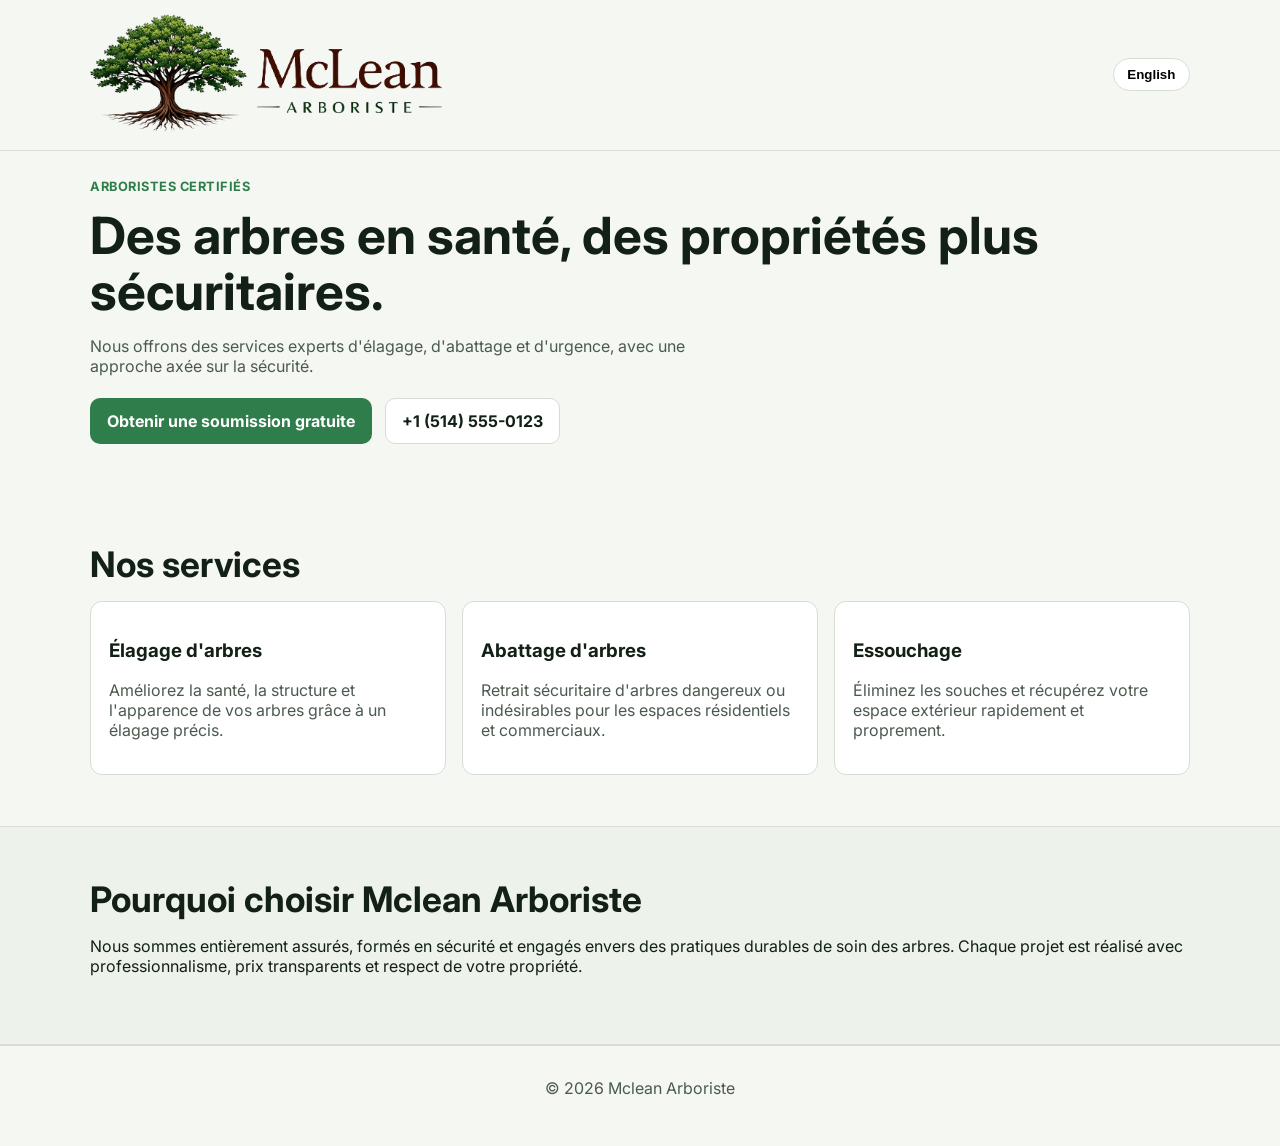
==== index.html @ 01c9b996 "Use full language names in toggle button Made-with: Cursor" ====
<!DOCTYPE html>
<html lang="fr">
  <head>
    <meta charset="UTF-8" />
    <meta name="viewport" content="width=device-width, initial-scale=1.0" />
    <title>Mclean Arboriste | Arborist Services</title>
    <meta
      name="description"
      content="Mclean Arboriste offers safe tree pruning, removal, and emergency arborist services in French and English."
    />
    <meta name="robots" content="index, follow" />
    <meta name="author" content="Mclean Arboriste" />
    <link rel="canonical" href="https://www.mclean-arbororiste.com/" />
    <link rel="alternate" href="https://www.mclean-arbororiste.com/" hreflang="fr" />
    <link rel="alternate" href="https://www.mclean-arbororiste.com/?lang=en" hreflang="en" />
    <link rel="alternate" href="https://www.mclean-arbororiste.com/" hreflang="x-default" />
    <meta property="og:type" content="website" />
    <meta property="og:title" content="Mclean Arboriste | Arborist Services" />
    <meta
      property="og:description"
      content="Certified arborists for pruning, tree removal, stump grinding, and emergency storm response."
    />
    <meta property="og:url" content="https://www.mclean-arbororiste.com/" />
    <meta property="og:site_name" content="Mclean Arboriste" />
    <meta property="og:locale" content="fr_CA" />
    <meta property="og:locale:alternate" content="en_CA" />
    <meta name="twitter:card" content="summary_large_image" />
    <meta name="twitter:title" content="Mclean Arboriste | Arborist Services" />
    <meta
      name="twitter:description"
      content="Professional bilingual tree care services for residential and commercial properties."
    />
    <link rel="preconnect" href="https://fonts.googleapis.com" />
    <link rel="preconnect" href="https://fonts.gstatic.com" crossorigin />
    <link
      href="https://fonts.googleapis.com/css2?family=Inter:wght@400;500;600;700;800&display=swap"
      rel="stylesheet"
    />
    <link rel="stylesheet" href="./styles.css" />
    <script type="application/ld+json">
      {
        "@context": "https://schema.org",
        "@type": "TreeService",
        "name": "Mclean Arboriste",
        "description": "Bilingual arborist services: pruning, tree removal, stump grinding, and emergency response.",
        "telephone": "+1-514-555-0123",
        "areaServed": {
          "@type": "AdministrativeArea",
          "name": "Greater Montreal"
        },
        "availableLanguage": ["fr", "en"],
        "url": "https://www.mclean-arbororiste.com/"
      }
    </script>
  </head>
  <body>
    <header class="topbar">
      <div class="container nav-wrap">
        <a class="brand" href="#home">
          <img class="brand-logo" src="./images/logo_small.png" alt="Mclean Arboriste logo" />
        </a>
        <button id="langToggle" class="lang-toggle" type="button" aria-label="Toggle language">
          English
        </button>
      </div>
    </header>

    <main id="home">
      <section class="hero">
        <div class="container hero-grid">
          <div>
            <p class="eyebrow" data-i18n="eyebrow">Certified arborists</p>
            <h1 data-i18n="heroTitle">Healthy trees, safer properties.</h1>
            <p class="hero-copy" data-i18n="heroText">
              We provide expert pruning, tree removal, and emergency services with a safety-first approach.
            </p>
            <div class="hero-actions">
              <a href="./contact.html" class="btn btn-primary" data-i18n="ctaQuote">Get a free quote</a>
              <a href="tel:+15145550123" class="btn btn-secondary">+1 (514) 555-0123</a>
            </div>
          </div>
        </div>
      </section>

      <section id="services" class="section">
        <div class="container">
          <h2 data-i18n="servicesTitle">Our Services</h2>
          <div class="cards">
            <article class="card">
              <h3 data-i18n="service1Title">Tree Pruning</h3>
              <p data-i18n="service1Text">
                Improve tree health, structure, and appearance with precision pruning.
              </p>
            </article>
            <article class="card">
              <h3 data-i18n="service2Title">Tree Removal</h3>
              <p data-i18n="service2Text">
                Safe removal of hazardous or unwanted trees in residential and commercial spaces.
              </p>
            </article>
            <article class="card">
              <h3 data-i18n="service3Title">Stump Grinding</h3>
              <p data-i18n="service3Text">
                Eliminate stumps and reclaim your outdoor space quickly and cleanly.
              </p>
            </article>
          </div>
        </div>
      </section>

      <section id="about" class="section alt">
        <div class="container">
          <h2 data-i18n="aboutTitle">Why Choose Canopée</h2>
          <p data-i18n="aboutText">
            We are fully insured, safety trained, and committed to sustainable tree care practices. Every project is handled with professionalism, transparent pricing, and respect for your property.
          </p>
        </div>
      </section>

    </main>

    <footer class="footer">
      <div class="container">
        <p>© <span id="year"></span> Mclean Arboriste</p>
      </div>
    </footer>

    <script src="./script.js"></script>
  </body>
</html>
---- styles.css ----
:root {
  --bg: #f5f7f2;
  --surface: #ffffff;
  --text: #122015;
  --muted: #4b5a4f;
  --primary: #2f7d4a;
  --primary-dark: #1f5d36;
  --line: #d6ddd2;
  --shadow: 0 10px 30px rgba(18, 32, 21, 0.08);
}

* {
  box-sizing: border-box;
}

html,
body {
  margin: 0;
  padding: 0;
  font-family: "Inter", sans-serif;
  color: var(--text);
  background: var(--bg);
}

.container {
  width: min(1100px, 92%);
  margin: 0 auto;
}

.topbar {
  position: sticky;
  top: 0;
  z-index: 20;
  background: rgba(245, 247, 242, 0.92);
  backdrop-filter: blur(8px);
  border-bottom: 1px solid var(--line);
}

.nav-wrap {
  display: flex;
  align-items: center;
  justify-content: space-between;
  gap: 1rem;
  padding: 0.9rem 0;
}

.brand {
  display: flex;
  align-items: center;
  gap: 0;
  text-decoration: none;
  color: var(--text);
  font-weight: 700;
}

.brand-mark {
  width: 2rem;
  height: 2rem;
  display: grid;
  place-items: center;
  border-radius: 999px;
  background: var(--primary);
  color: #fff;
}

.brand-logo {
  width: clamp(22rem, 0rem, 36rem);
  height: auto;
  max-height: 9rem;
  object-fit: contain;
  border-radius: 0;
  display: block;
  padding-left: 0;
  margin-left: 0;
}

.nav-links {
  display: flex;
  gap: 1.2rem;
}

.nav-links a {
  color: var(--muted);
  text-decoration: none;
  font-weight: 600;
}

.lang-toggle {
  border: 1px solid var(--line);
  background: var(--surface);
  padding: 0.5rem 0.85rem;
  border-radius: 999px;
  font-weight: 700;
  cursor: pointer;
}

.hero {
  padding: 1rem 0 3rem;
}

.hero-grid {
  display: grid;
  grid-template-columns: 1fr;
  gap: 2rem;
  align-items: center;
}

.eyebrow {
  color: var(--primary);
  font-weight: 700;
  text-transform: uppercase;
  letter-spacing: 0.04em;
  font-size: 0.8rem;
}

h1 {
  margin: 0.3rem 0 0.7rem;
  font-size: clamp(2rem, 4.5vw, 3.2rem);
  line-height: 1.1;
}

.hero-copy {
  color: var(--muted);
  max-width: 60ch;
}

.hero-actions {
  display: flex;
  gap: 0.8rem;
  margin-top: 1.4rem;
  flex-wrap: wrap;
}

.btn {
  display: inline-block;
  text-decoration: none;
  border-radius: 10px;
  font-weight: 700;
  padding: 0.75rem 1rem;
  border: 1px solid transparent;
}

.btn-primary {
  background: var(--primary);
  color: #fff;
}

.btn-primary:hover {
  background: var(--primary-dark);
}

.btn-secondary {
  background: var(--surface);
  color: var(--text);
  border-color: var(--line);
}

.hero-card {
  background: var(--surface);
  border: 1px solid var(--line);
  padding: 1.4rem;
  border-radius: 14px;
  box-shadow: var(--shadow);
}

.hero-card h3 {
  margin-top: 0;
}

.hero-card p {
  color: var(--muted);
}

.hero-card a {
  color: var(--primary-dark);
  font-weight: 700;
}

.section {
  padding: 3.2rem 0;
}

.section.alt {
  background: #edf2ea;
  border-top: 1px solid var(--line);
  border-bottom: 1px solid var(--line);
}

h2 {
  font-size: clamp(1.5rem, 2.8vw, 2.2rem);
  margin: 0 0 1rem;
}

.cards {
  display: grid;
  grid-template-columns: repeat(3, 1fr);
  gap: 1rem;
}

.card {
  background: var(--surface);
  border: 1px solid var(--line);
  border-radius: 12px;
  padding: 1.1rem;
}

.card p {
  color: var(--muted);
}

.contact-panel {
  background: var(--surface);
  border: 1px solid var(--line);
  border-radius: 14px;
  box-shadow: var(--shadow);
  padding: 1.2rem;
  display: grid;
  grid-template-columns: 1fr 1fr;
  gap: 1rem;
}

.contact-form {
  display: grid;
  gap: 0.7rem;
}

.contact-form input,
.contact-form textarea {
  width: 100%;
  border: 1px solid var(--line);
  border-radius: 10px;
  padding: 0.7rem 0.75rem;
  font: inherit;
}

.hp-field {
  position: absolute;
  left: -10000px;
}

.form-status {
  margin: 0.2rem 0 0;
  min-height: 1.3rem;
  color: var(--muted);
  font-size: 0.95rem;
}

.form-status.error {
  color: #a32525;
}

.form-status.success {
  color: var(--primary-dark);
}

.footer {
  border-top: 1px solid var(--line);
  padding: 1rem 0 2rem;
  color: var(--muted);
  text-align: center;
}

@media (max-width: 900px) {
  .hero-grid,
  .contact-panel {
    grid-template-columns: 1fr;
  }

  .brand-logo {
    width: clamp(18rem, 90vw, 28rem);
    max-height: 7.6rem;
  }

  .cards {
    grid-template-columns: 1fr;
  }

  .nav-links {
    display: none;
  }
}
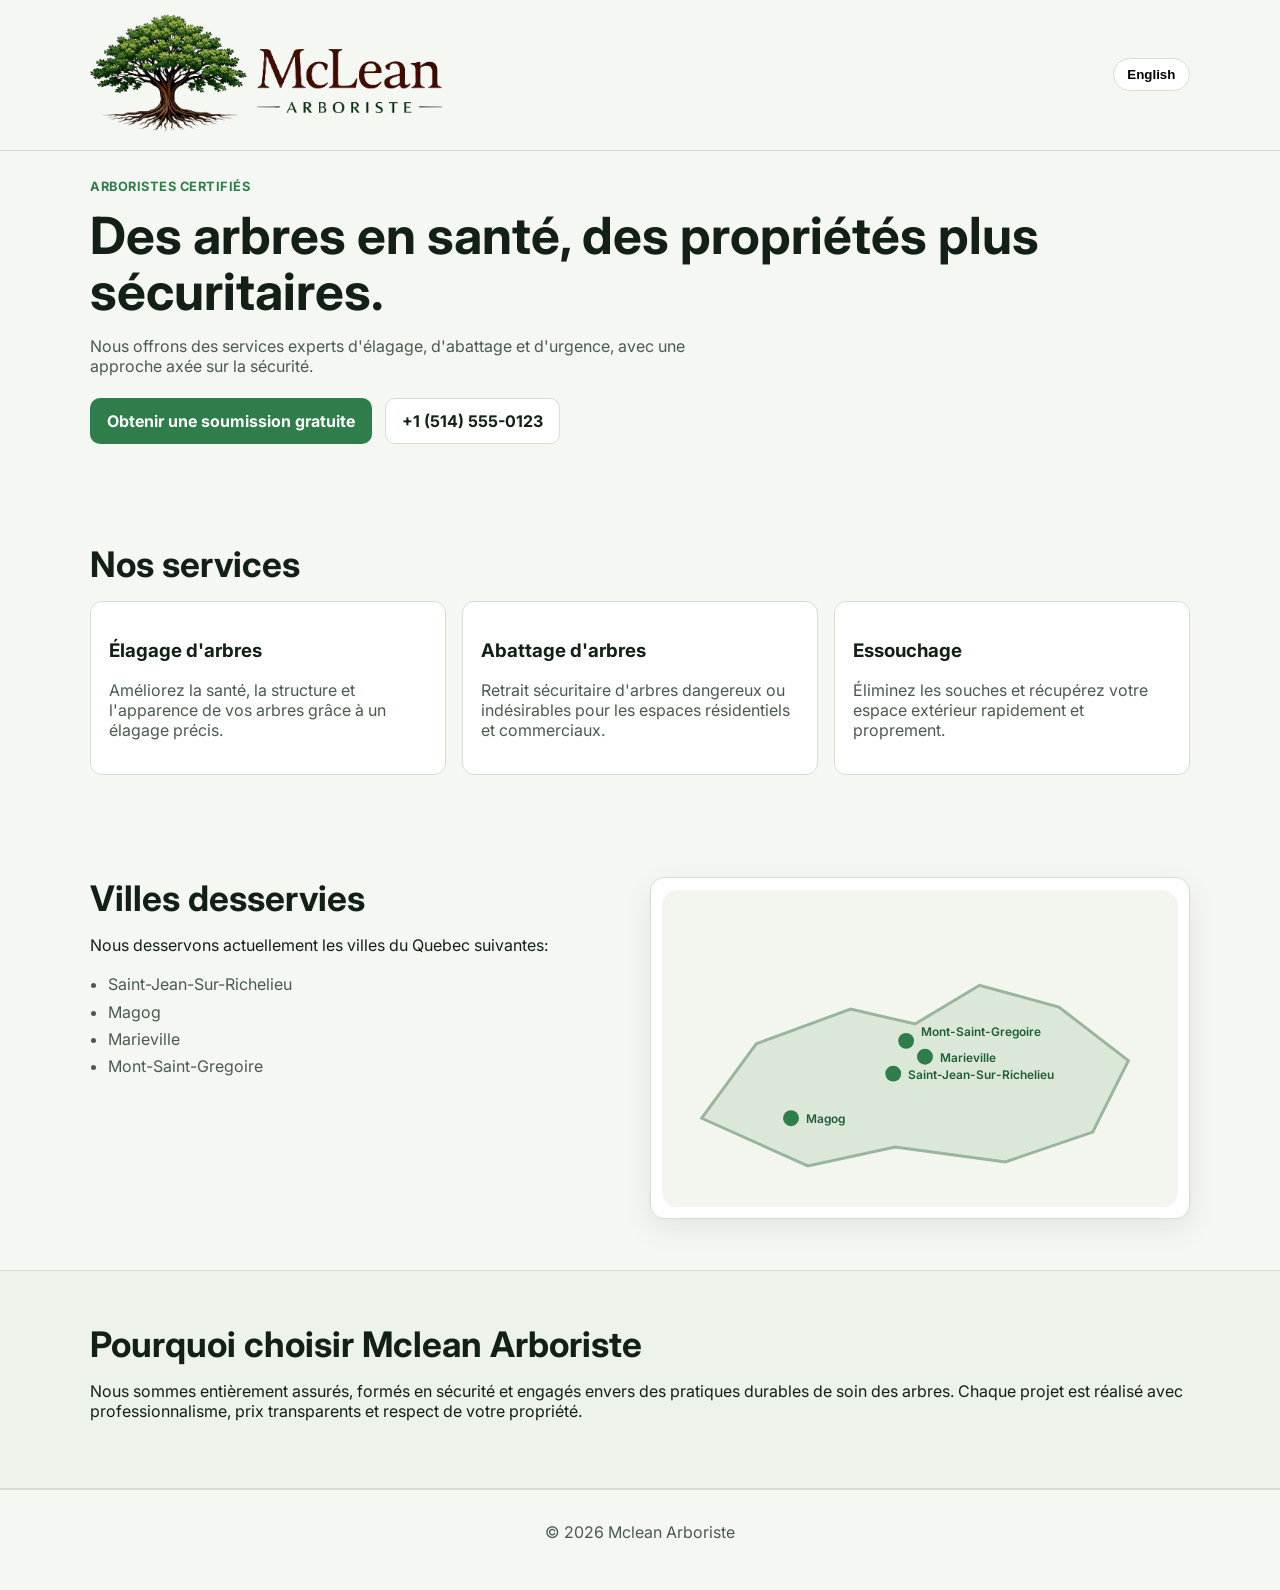
==== commit d402e831: "Add Quebec service area section with city map overlay Made-with: Cursor" ====
--- a/index.html
+++ b/index.html
@@ -56,7 +56,7 @@
   <body>
     <header class="topbar">
       <div class="container nav-wrap">
-        <a class="brand" href="#home">
+        <a class="brand" href="/" aria-label="Mclean Arboriste — accueil">
           <img class="brand-logo" src="./images/logo_small.png" alt="Mclean Arboriste logo" />
         </a>
         <button id="langToggle" class="lang-toggle" type="button" aria-label="Toggle language">
@@ -108,6 +108,46 @@
         </div>
       </section>
 
+      <section id="service-area" class="section">
+        <div class="container service-area-wrap">
+          <div>
+            <h2 data-i18n="areaTitle">Cities We Support</h2>
+            <p data-i18n="areaText">
+              We currently serve the following Quebec cities:
+            </p>
+            <ul class="area-list">
+              <li>Saint-Jean-Sur-Richelieu</li>
+              <li>Magog</li>
+              <li>Marieville</li>
+              <li>Mont-Saint-Gregoire</li>
+            </ul>
+          </div>
+          <div class="area-map-card" aria-label="Service area map">
+            <svg viewBox="0 0 520 320" role="img" aria-label="Map showing supported cities in Quebec">
+              <rect x="0" y="0" width="520" height="320" rx="16" fill="#f2f6ef" />
+              <path
+                d="M40 230 L95 155 L190 120 L255 135 L320 96 L400 118 L470 172 L434 244 L346 274 L235 259 L147 278 Z"
+                fill="#dbe8d8"
+                stroke="#99b59d"
+                stroke-width="3"
+              />
+
+              <circle cx="233" cy="185" r="8" fill="#2f7d4a" />
+              <text x="248" y="190" class="map-label">Saint-Jean-Sur-Richelieu</text>
+
+              <circle cx="130" cy="230" r="8" fill="#2f7d4a" />
+              <text x="145" y="235" class="map-label">Magog</text>
+
+              <circle cx="265" cy="168" r="8" fill="#2f7d4a" />
+              <text x="280" y="173" class="map-label">Marieville</text>
+
+              <circle cx="246" cy="152" r="8" fill="#2f7d4a" />
+              <text x="261" y="147" class="map-label">Mont-Saint-Gregoire</text>
+            </svg>
+          </div>
+        </div>
+      </section>
+
       <section id="about" class="section alt">
         <div class="container">
           <h2 data-i18n="aboutTitle">Why Choose Canopée</h2>
@@ -126,5 +166,6 @@
     </footer>
 
     <script src="./script.js"></script>
+    <!-- Cloudflare Web Analytics --><script defer src='https://static.cloudflareinsights.com/beacon.min.js' data-cf-beacon='{"token": "65f3829c78e84f0d9948393139cad51a"}'></script><!-- End Cloudflare Web Analytics -->
   </body>
 </html>
--- a/styles.css
+++ b/styles.css
@@ -208,6 +208,40 @@
   color: var(--muted);
 }
 
+.service-area-wrap {
+  display: grid;
+  grid-template-columns: 1fr 1fr;
+  gap: 1.2rem;
+  align-items: start;
+}
+
+.area-list {
+  margin: 0.8rem 0 0;
+  padding-left: 1.1rem;
+  color: var(--muted);
+  line-height: 1.7;
+}
+
+.area-map-card {
+  background: var(--surface);
+  border: 1px solid var(--line);
+  border-radius: 14px;
+  box-shadow: var(--shadow);
+  padding: 0.7rem;
+}
+
+.area-map-card svg {
+  width: 100%;
+  height: auto;
+  display: block;
+}
+
+.map-label {
+  font-size: 12px;
+  fill: #1f5d36;
+  font-weight: 600;
+}
+
 .contact-panel {
   background: var(--surface);
   border: 1px solid var(--line);
@@ -262,6 +296,7 @@
 
 @media (max-width: 900px) {
   .hero-grid,
+  .service-area-wrap,
   .contact-panel {
     grid-template-columns: 1fr;
   }
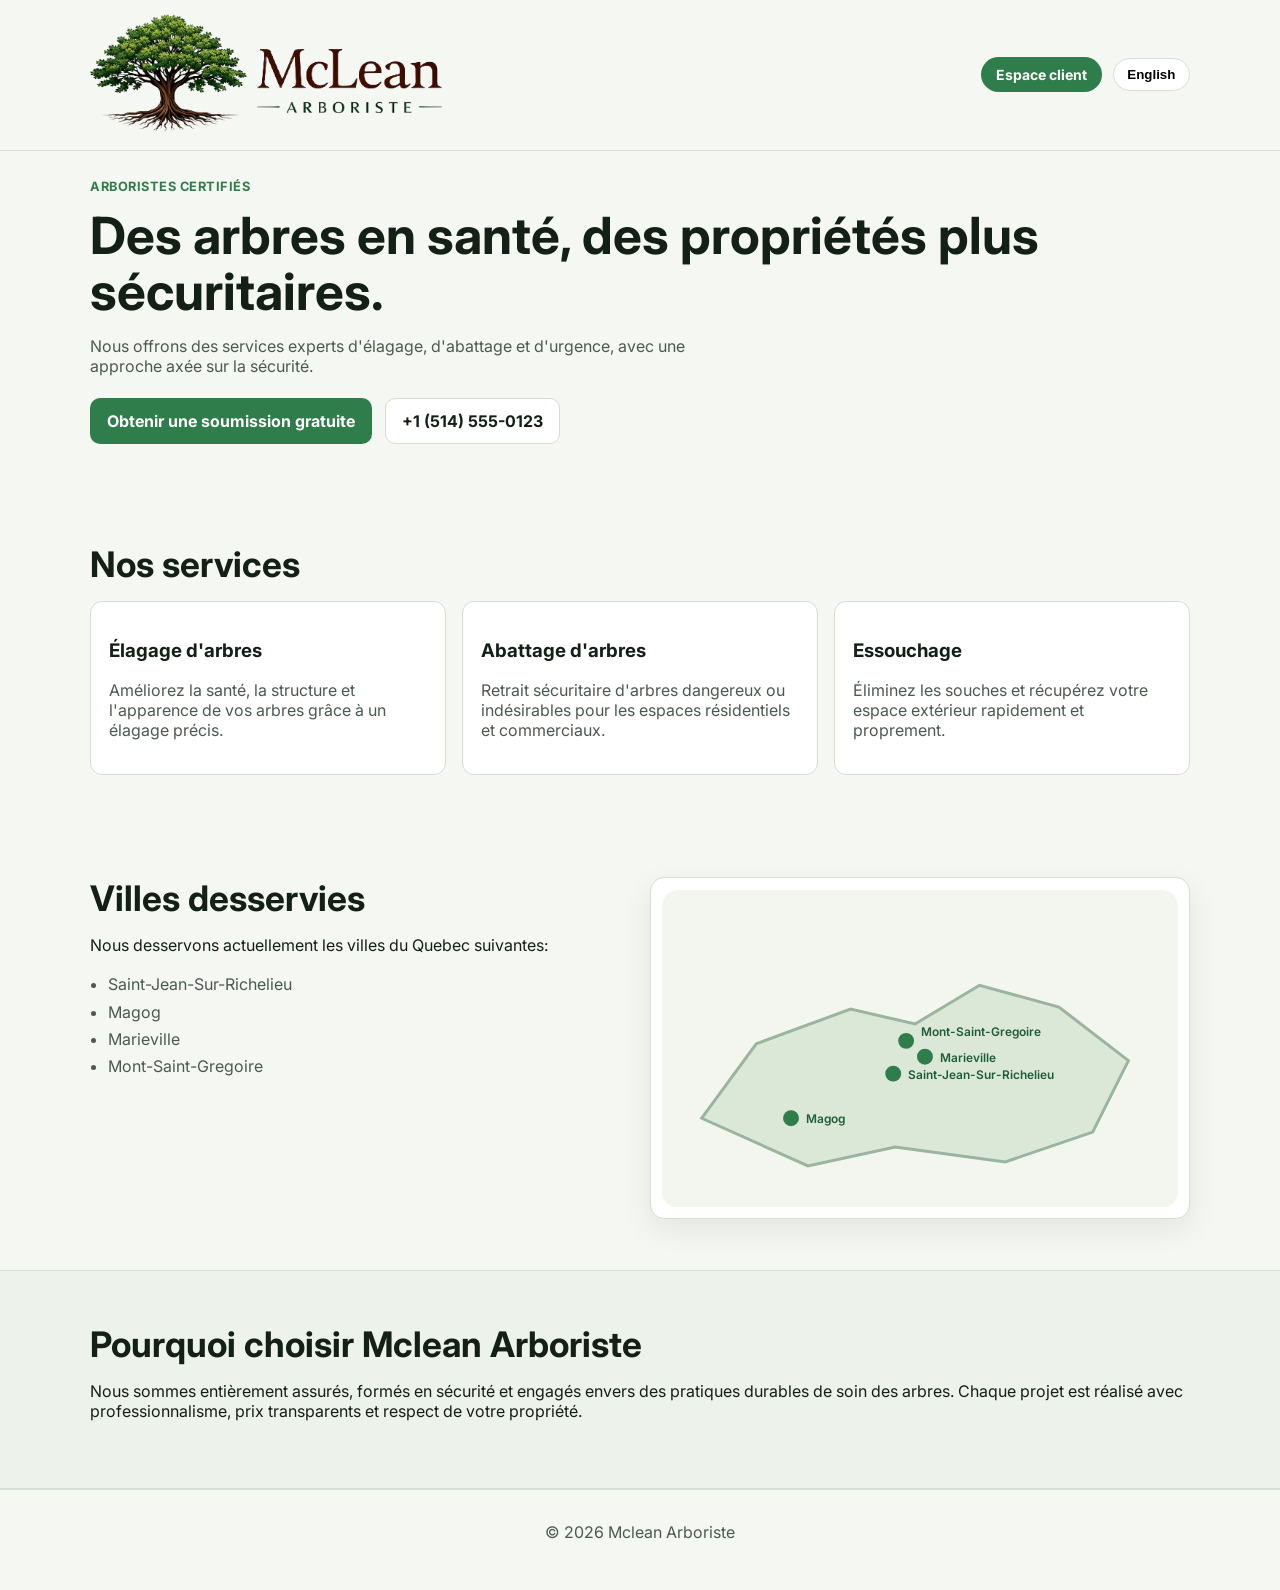
==== commit 898eeb6a: "Add Client Hub top bar link to Fieldified portal. Co-authored-by: Cursor <cursoragent@cursor.com>" ====
--- a/index.html
+++ b/index.html
@@ -59,9 +59,18 @@
         <a class="brand" href="/" aria-label="Mclean Arboriste — accueil">
           <img class="brand-logo" src="./images/logo_small.png" alt="Mclean Arboriste logo" />
         </a>
-        <button id="langToggle" class="lang-toggle" type="button" aria-label="Toggle language">
-          English
-        </button>
+        <div class="nav-actions">
+          <a
+            class="client-hub-link"
+            href="https://clienthub.fieldified.com/client_hub/account_0cebc218bd3af0a73332"
+            target="_blank"
+            rel="noopener noreferrer"
+            data-i18n="clientHub"
+            >Client Hub</a>
+          <button id="langToggle" class="lang-toggle" type="button" aria-label="Toggle language">
+            English
+          </button>
+        </div>
       </div>
     </header>
 
--- a/styles.css
+++ b/styles.css
@@ -42,6 +42,34 @@
   justify-content: space-between;
   gap: 1rem;
   padding: 0.9rem 0;
+  flex-wrap: wrap;
+}
+
+.nav-actions {
+  display: flex;
+  align-items: center;
+  gap: 0.65rem;
+  flex-shrink: 0;
+}
+
+.client-hub-link {
+  display: inline-flex;
+  align-items: center;
+  justify-content: center;
+  padding: 0.5rem 0.9rem;
+  border-radius: 999px;
+  font-weight: 700;
+  font-size: 0.875rem;
+  text-decoration: none;
+  background: var(--primary);
+  color: #fff;
+  border: 1px solid transparent;
+  white-space: nowrap;
+}
+
+.client-hub-link:hover {
+  background: var(--primary-dark);
+  color: #fff;
 }
 
 .brand {
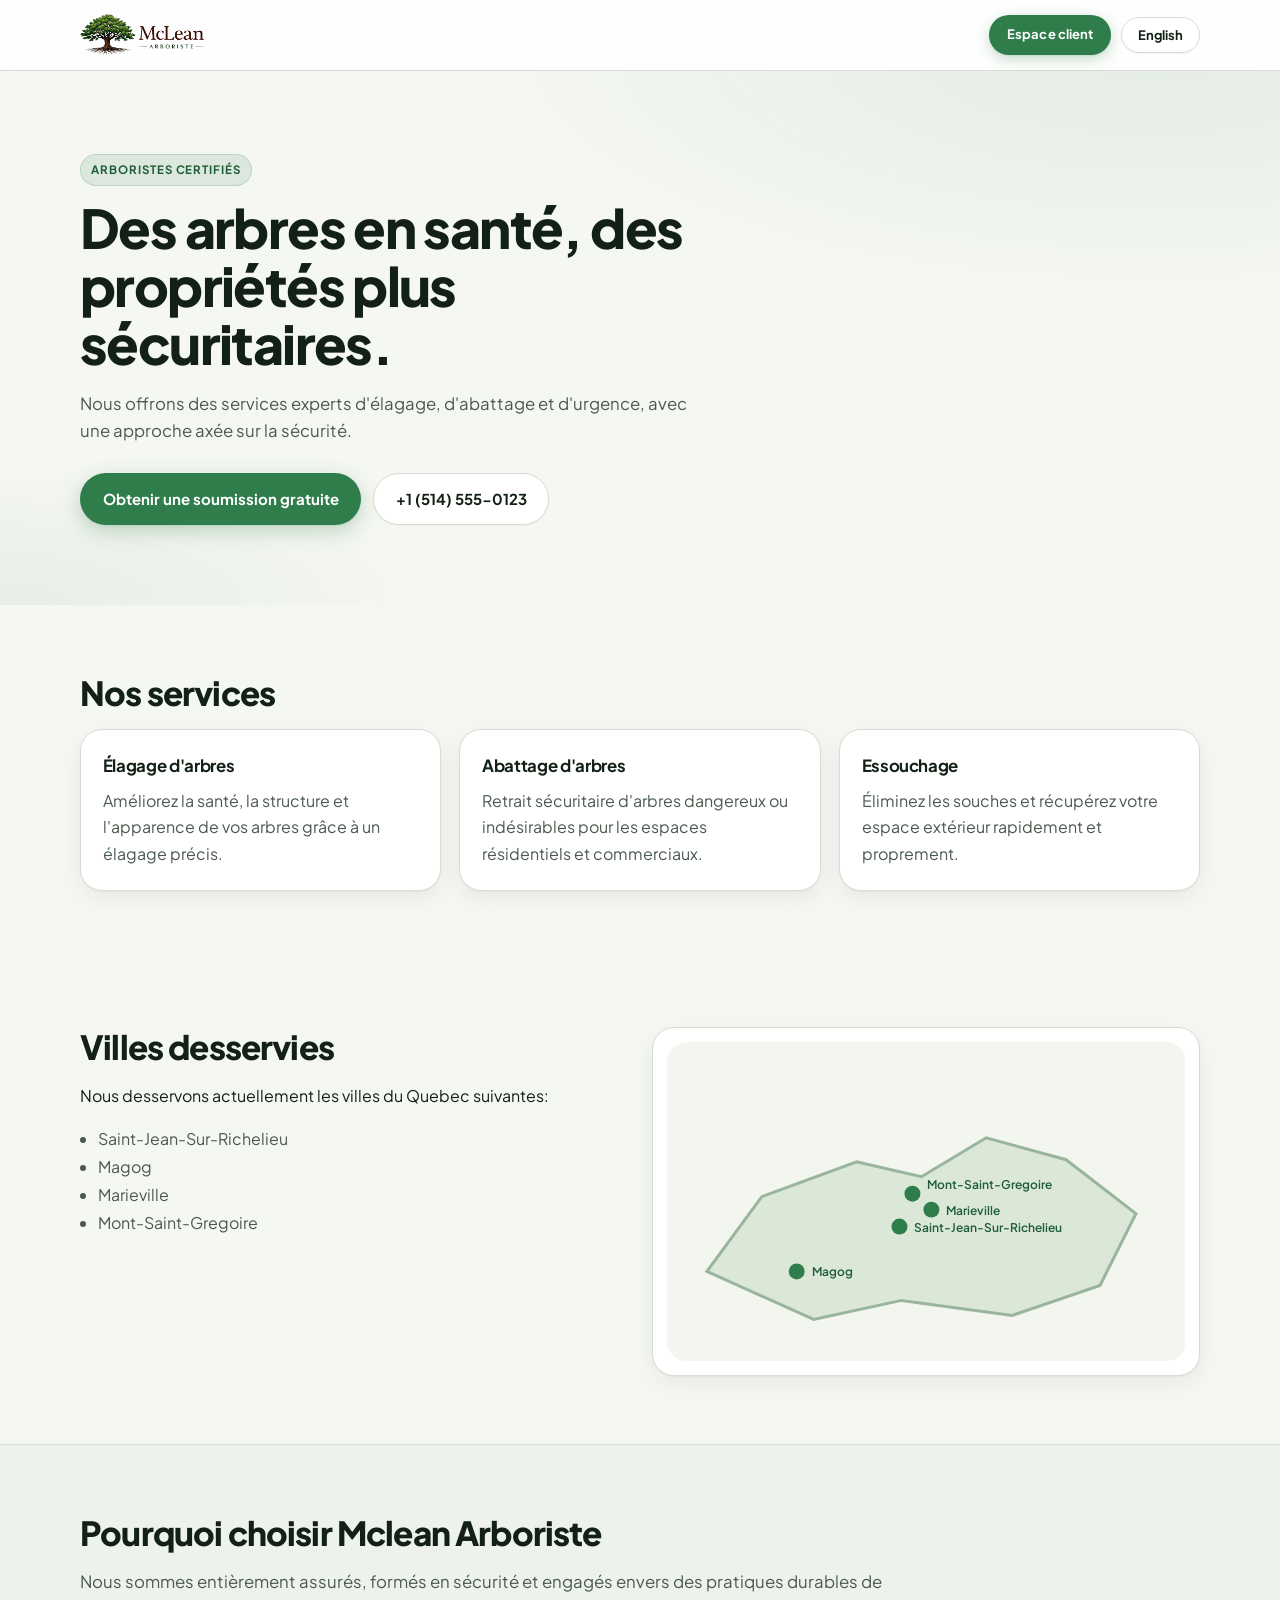
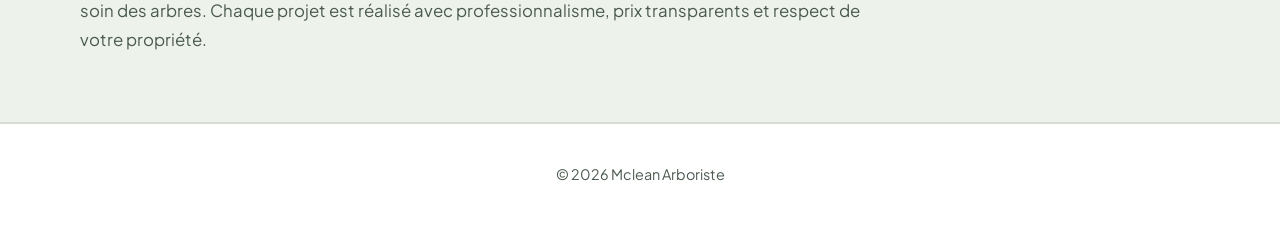
==== commit 87295a52: "Refresh UI toward Fieldified-style layout while keeping brand colors. Co-authored-by: Cursor <cursor" ====
--- a/index.html
+++ b/index.html
@@ -33,7 +33,7 @@
     <link rel="preconnect" href="https://fonts.googleapis.com" />
     <link rel="preconnect" href="https://fonts.gstatic.com" crossorigin />
     <link
-      href="https://fonts.googleapis.com/css2?family=Inter:wght@400;500;600;700;800&display=swap"
+      href="https://fonts.googleapis.com/css2?family=Plus+Jakarta+Sans:wght@400;500;600;700;800&display=swap"
       rel="stylesheet"
     />
     <link rel="stylesheet" href="./styles.css" />
@@ -133,7 +133,7 @@
           </div>
           <div class="area-map-card" aria-label="Service area map">
             <svg viewBox="0 0 520 320" role="img" aria-label="Map showing supported cities in Quebec">
-              <rect x="0" y="0" width="520" height="320" rx="16" fill="#f2f6ef" />
+              <rect x="0" y="0" width="520" height="320" rx="20" fill="#f2f6ef" />
               <path
                 d="M40 230 L95 155 L190 120 L255 135 L320 96 L400 118 L470 172 L434 244 L346 274 L235 259 L147 278 Z"
                 fill="#dbe8d8"
--- a/styles.css
+++ b/styles.css
@@ -6,7 +6,14 @@
   --primary: #2f7d4a;
   --primary-dark: #1f5d36;
   --line: #d6ddd2;
-  --shadow: 0 10px 30px rgba(18, 32, 21, 0.08);
+  --shadow: 0 1px 2px rgba(18, 32, 21, 0.04), 0 8px 24px rgba(18, 32, 21, 0.06);
+  --shadow-lg: 0 1px 2px rgba(18, 32, 21, 0.04), 0 16px 48px rgba(18, 32, 21, 0.08);
+  --shadow-hover: 0 4px 12px rgba(18, 32, 21, 0.08), 0 20px 40px rgba(18, 32, 21, 0.1);
+  --radius-sm: 10px;
+  --radius-md: 16px;
+  --radius-lg: 22px;
+  --radius-pill: 999px;
+  --ease-out: cubic-bezier(0.22, 1, 0.36, 1);
 }
 
 * {
@@ -17,13 +24,15 @@
 body {
   margin: 0;
   padding: 0;
-  font-family: "Inter", sans-serif;
+  font-family: "Plus Jakarta Sans", "Inter", system-ui, sans-serif;
   color: var(--text);
   background: var(--bg);
+  line-height: 1.6;
+  -webkit-font-smoothing: antialiased;
 }
 
 .container {
-  width: min(1100px, 92%);
+  width: min(1120px, 92%);
   margin: 0 auto;
 }
 
@@ -31,9 +40,10 @@
   position: sticky;
   top: 0;
   z-index: 20;
-  background: rgba(245, 247, 242, 0.92);
-  backdrop-filter: blur(8px);
+  background: rgba(255, 255, 255, 0.88);
+  backdrop-filter: blur(12px);
   border-bottom: 1px solid var(--line);
+  box-shadow: 0 1px 0 rgba(255, 255, 255, 0.8) inset;
 }
 
 .nav-wrap {
@@ -41,14 +51,14 @@
   align-items: center;
   justify-content: space-between;
   gap: 1rem;
-  padding: 0.9rem 0;
+  padding: 0.85rem 0;
   flex-wrap: wrap;
 }
 
 .nav-actions {
   display: flex;
   align-items: center;
-  gap: 0.65rem;
+  gap: 0.6rem;
   flex-shrink: 0;
 }
 
@@ -56,20 +66,25 @@
   display: inline-flex;
   align-items: center;
   justify-content: center;
-  padding: 0.5rem 0.9rem;
-  border-radius: 999px;
-  font-weight: 700;
-  font-size: 0.875rem;
+  padding: 0.55rem 1.05rem;
+  border-radius: var(--radius-pill);
+  font-weight: 700;
+  font-size: 0.8125rem;
+  letter-spacing: 0.01em;
   text-decoration: none;
   background: var(--primary);
   color: #fff;
   border: 1px solid transparent;
   white-space: nowrap;
+  box-shadow: 0 1px 2px rgba(18, 32, 21, 0.06), 0 4px 14px rgba(47, 125, 74, 0.28);
+  transition: background 0.2s var(--ease-out), box-shadow 0.2s var(--ease-out), transform 0.2s var(--ease-out);
 }
 
 .client-hub-link:hover {
   background: var(--primary-dark);
   color: #fff;
+  box-shadow: 0 2px 4px rgba(18, 32, 21, 0.08), 0 8px 22px rgba(47, 125, 74, 0.32);
+  transform: translateY(-1px);
 }
 
 .brand {
@@ -86,20 +101,17 @@
   height: 2rem;
   display: grid;
   place-items: center;
-  border-radius: 999px;
+  border-radius: var(--radius-pill);
   background: var(--primary);
   color: #fff;
 }
 
 .brand-logo {
-  width: clamp(22rem, 0rem, 36rem);
-  height: auto;
-  max-height: 9rem;
+  display: block;
+  height: 2.65rem;
+  width: auto;
+  max-width: min(240px, 50vw);
   object-fit: contain;
-  border-radius: 0;
-  display: block;
-  padding-left: 0;
-  margin-left: 0;
 }
 
 .nav-links {
@@ -116,14 +128,28 @@
 .lang-toggle {
   border: 1px solid var(--line);
   background: var(--surface);
-  padding: 0.5rem 0.85rem;
-  border-radius: 999px;
-  font-weight: 700;
+  padding: 0.55rem 1rem;
+  border-radius: var(--radius-pill);
+  font-weight: 700;
+  font-size: 0.8125rem;
+  font-family: inherit;
+  color: var(--text);
   cursor: pointer;
+  box-shadow: 0 1px 2px rgba(18, 32, 21, 0.04);
+  transition: border-color 0.2s var(--ease-out), box-shadow 0.2s var(--ease-out), background 0.2s var(--ease-out);
+}
+
+.lang-toggle:hover {
+  border-color: rgba(47, 125, 74, 0.35);
+  box-shadow: 0 2px 8px rgba(18, 32, 21, 0.06);
 }
 
 .hero {
-  padding: 1rem 0 3rem;
+  position: relative;
+  padding: clamp(2.5rem, 6vw, 4.5rem) 0 clamp(3rem, 7vw, 5rem);
+  overflow: hidden;
+  background: radial-gradient(100% 90% at 90% -5%, rgba(47, 125, 74, 0.09) 0%, transparent 52%),
+    radial-gradient(70% 55% at 0% 100%, rgba(31, 93, 54, 0.06) 0%, transparent 48%), var(--bg);
 }
 
 .hero-grid {
@@ -134,65 +160,107 @@
 }
 
 .eyebrow {
-  color: var(--primary);
+  display: inline-block;
+  color: var(--primary-dark);
   font-weight: 700;
   text-transform: uppercase;
-  letter-spacing: 0.04em;
-  font-size: 0.8rem;
+  letter-spacing: 0.08em;
+  font-size: 0.72rem;
+  margin-bottom: 0.35rem;
+  padding: 0.35rem 0.65rem;
+  border-radius: var(--radius-pill);
+  background: rgba(47, 125, 74, 0.12);
+  border: 1px solid rgba(47, 125, 74, 0.18);
 }
 
 h1 {
-  margin: 0.3rem 0 0.7rem;
-  font-size: clamp(2rem, 4.5vw, 3.2rem);
-  line-height: 1.1;
+  margin: 0.5rem 0 0.85rem;
+  font-size: clamp(2.1rem, 4.8vw, 3.35rem);
+  font-weight: 800;
+  line-height: 1.08;
+  letter-spacing: -0.03em;
+  max-width: 18ch;
 }
 
 .hero-copy {
   color: var(--muted);
-  max-width: 60ch;
+  max-width: 52ch;
+  font-size: 1.05rem;
+  line-height: 1.65;
 }
 
 .hero-actions {
   display: flex;
-  gap: 0.8rem;
-  margin-top: 1.4rem;
+  gap: 0.75rem;
+  margin-top: 1.75rem;
   flex-wrap: wrap;
 }
 
 .btn {
-  display: inline-block;
+  display: inline-flex;
+  align-items: center;
+  justify-content: center;
   text-decoration: none;
-  border-radius: 10px;
-  font-weight: 700;
-  padding: 0.75rem 1rem;
+  border-radius: var(--radius-pill);
+  font-weight: 700;
+  font-size: 0.9375rem;
+  padding: 0.8rem 1.35rem;
   border: 1px solid transparent;
+  font-family: inherit;
+  cursor: pointer;
+  transition: background 0.2s var(--ease-out), box-shadow 0.2s var(--ease-out), border-color 0.2s var(--ease-out),
+    transform 0.2s var(--ease-out);
+}
+
+.btn:focus-visible,
+.lang-toggle:focus-visible,
+.client-hub-link:focus-visible {
+  outline: 2px solid var(--primary);
+  outline-offset: 3px;
 }
 
 .btn-primary {
   background: var(--primary);
   color: #fff;
+  box-shadow: 0 1px 2px rgba(18, 32, 21, 0.06), 0 6px 20px rgba(47, 125, 74, 0.28);
 }
 
 .btn-primary:hover {
   background: var(--primary-dark);
+  box-shadow: 0 2px 4px rgba(18, 32, 21, 0.08), 0 10px 28px rgba(47, 125, 74, 0.32);
+  transform: translateY(-1px);
 }
 
 .btn-secondary {
   background: var(--surface);
   color: var(--text);
   border-color: var(--line);
+  box-shadow: 0 1px 2px rgba(18, 32, 21, 0.04);
+}
+
+.btn-secondary:hover {
+  border-color: rgba(47, 125, 74, 0.3);
+  box-shadow: 0 2px 10px rgba(18, 32, 21, 0.06);
+  transform: translateY(-1px);
 }
 
 .hero-card {
   background: var(--surface);
   border: 1px solid var(--line);
-  padding: 1.4rem;
-  border-radius: 14px;
+  padding: 1.5rem;
+  border-radius: var(--radius-lg);
   box-shadow: var(--shadow);
+  transition: box-shadow 0.25s var(--ease-out), transform 0.25s var(--ease-out);
+}
+
+.hero-card:hover {
+  box-shadow: var(--shadow-hover);
 }
 
 .hero-card h3 {
   margin-top: 0;
+  font-weight: 800;
+  letter-spacing: -0.02em;
 }
 
 .hero-card p {
@@ -205,7 +273,7 @@
 }
 
 .section {
-  padding: 3.2rem 0;
+  padding: clamp(3rem, 6vw, 4.25rem) 0;
 }
 
 .section.alt {
@@ -214,54 +282,92 @@
   border-bottom: 1px solid var(--line);
 }
 
+.section.alt .container > p {
+  margin: 0;
+  max-width: 68ch;
+  font-size: 1.05rem;
+  line-height: 1.7;
+  color: var(--muted);
+}
+
 h2 {
-  font-size: clamp(1.5rem, 2.8vw, 2.2rem);
+  font-size: clamp(1.55rem, 2.6vw, 2.15rem);
+  font-weight: 800;
+  letter-spacing: -0.025em;
   margin: 0 0 1rem;
+  line-height: 1.2;
+}
+
+h3 {
+  font-weight: 700;
+  letter-spacing: -0.02em;
 }
 
 .cards {
   display: grid;
   grid-template-columns: repeat(3, 1fr);
-  gap: 1rem;
+  gap: 1.15rem;
 }
 
 .card {
   background: var(--surface);
   border: 1px solid var(--line);
-  border-radius: 12px;
-  padding: 1.1rem;
+  border-radius: var(--radius-lg);
+  padding: 1.45rem 1.35rem;
+  box-shadow: var(--shadow);
+  transition: box-shadow 0.25s var(--ease-out), transform 0.25s var(--ease-out), border-color 0.2s var(--ease-out);
+}
+
+.card:hover {
+  box-shadow: var(--shadow-hover);
+  transform: translateY(-2px);
+  border-color: rgba(47, 125, 74, 0.22);
+}
+
+.card h3 {
+  margin-top: 0;
+  margin-bottom: 0.5rem;
+  font-size: 1.05rem;
 }
 
 .card p {
   color: var(--muted);
+  margin: 0;
+  line-height: 1.65;
 }
 
 .service-area-wrap {
   display: grid;
   grid-template-columns: 1fr 1fr;
-  gap: 1.2rem;
+  gap: 1.5rem;
   align-items: start;
 }
 
 .area-list {
-  margin: 0.8rem 0 0;
-  padding-left: 1.1rem;
-  color: var(--muted);
-  line-height: 1.7;
+  margin: 0.85rem 0 0;
+  padding-left: 1.15rem;
+  color: var(--muted);
+  line-height: 1.75;
 }
 
 .area-map-card {
   background: var(--surface);
   border: 1px solid var(--line);
-  border-radius: 14px;
+  border-radius: var(--radius-lg);
   box-shadow: var(--shadow);
-  padding: 0.7rem;
+  padding: 0.85rem;
+  transition: box-shadow 0.25s var(--ease-out);
+}
+
+.area-map-card:hover {
+  box-shadow: var(--shadow-lg);
 }
 
 .area-map-card svg {
   width: 100%;
   height: auto;
   display: block;
+  border-radius: var(--radius-md);
 }
 
 .map-label {
@@ -273,26 +379,47 @@
 .contact-panel {
   background: var(--surface);
   border: 1px solid var(--line);
-  border-radius: 14px;
-  box-shadow: var(--shadow);
-  padding: 1.2rem;
+  border-radius: var(--radius-lg);
+  box-shadow: var(--shadow-lg);
+  padding: clamp(1.25rem, 3vw, 2rem);
   display: grid;
   grid-template-columns: 1fr 1fr;
-  gap: 1rem;
+  gap: 1.5rem;
+}
+
+.contact-panel > div > p {
+  color: var(--muted);
+  margin: 0.65rem 0 0;
+  max-width: 44ch;
+  line-height: 1.65;
 }
 
 .contact-form {
   display: grid;
-  gap: 0.7rem;
+  gap: 0.85rem;
 }
 
 .contact-form input,
 .contact-form textarea {
   width: 100%;
   border: 1px solid var(--line);
-  border-radius: 10px;
-  padding: 0.7rem 0.75rem;
+  border-radius: var(--radius-md);
+  padding: 0.8rem 0.9rem;
   font: inherit;
+  background: var(--surface);
+  transition: border-color 0.2s var(--ease-out), box-shadow 0.2s var(--ease-out);
+}
+
+.contact-form input:hover,
+.contact-form textarea:hover {
+  border-color: rgba(47, 125, 74, 0.25);
+}
+
+.contact-form input:focus,
+.contact-form textarea:focus {
+  outline: none;
+  border-color: var(--primary);
+  box-shadow: 0 0 0 3px rgba(47, 125, 74, 0.18);
 }
 
 .hp-field {
@@ -317,9 +444,11 @@
 
 .footer {
   border-top: 1px solid var(--line);
-  padding: 1rem 0 2rem;
+  padding: 1.5rem 0 2.5rem;
   color: var(--muted);
   text-align: center;
+  font-size: 0.9rem;
+  background: var(--surface);
 }
 
 @media (max-width: 900px) {
@@ -330,8 +459,8 @@
   }
 
   .brand-logo {
-    width: clamp(18rem, 90vw, 28rem);
-    max-height: 7.6rem;
+    max-width: min(200px, 48vw);
+    height: 2.35rem;
   }
 
   .cards {
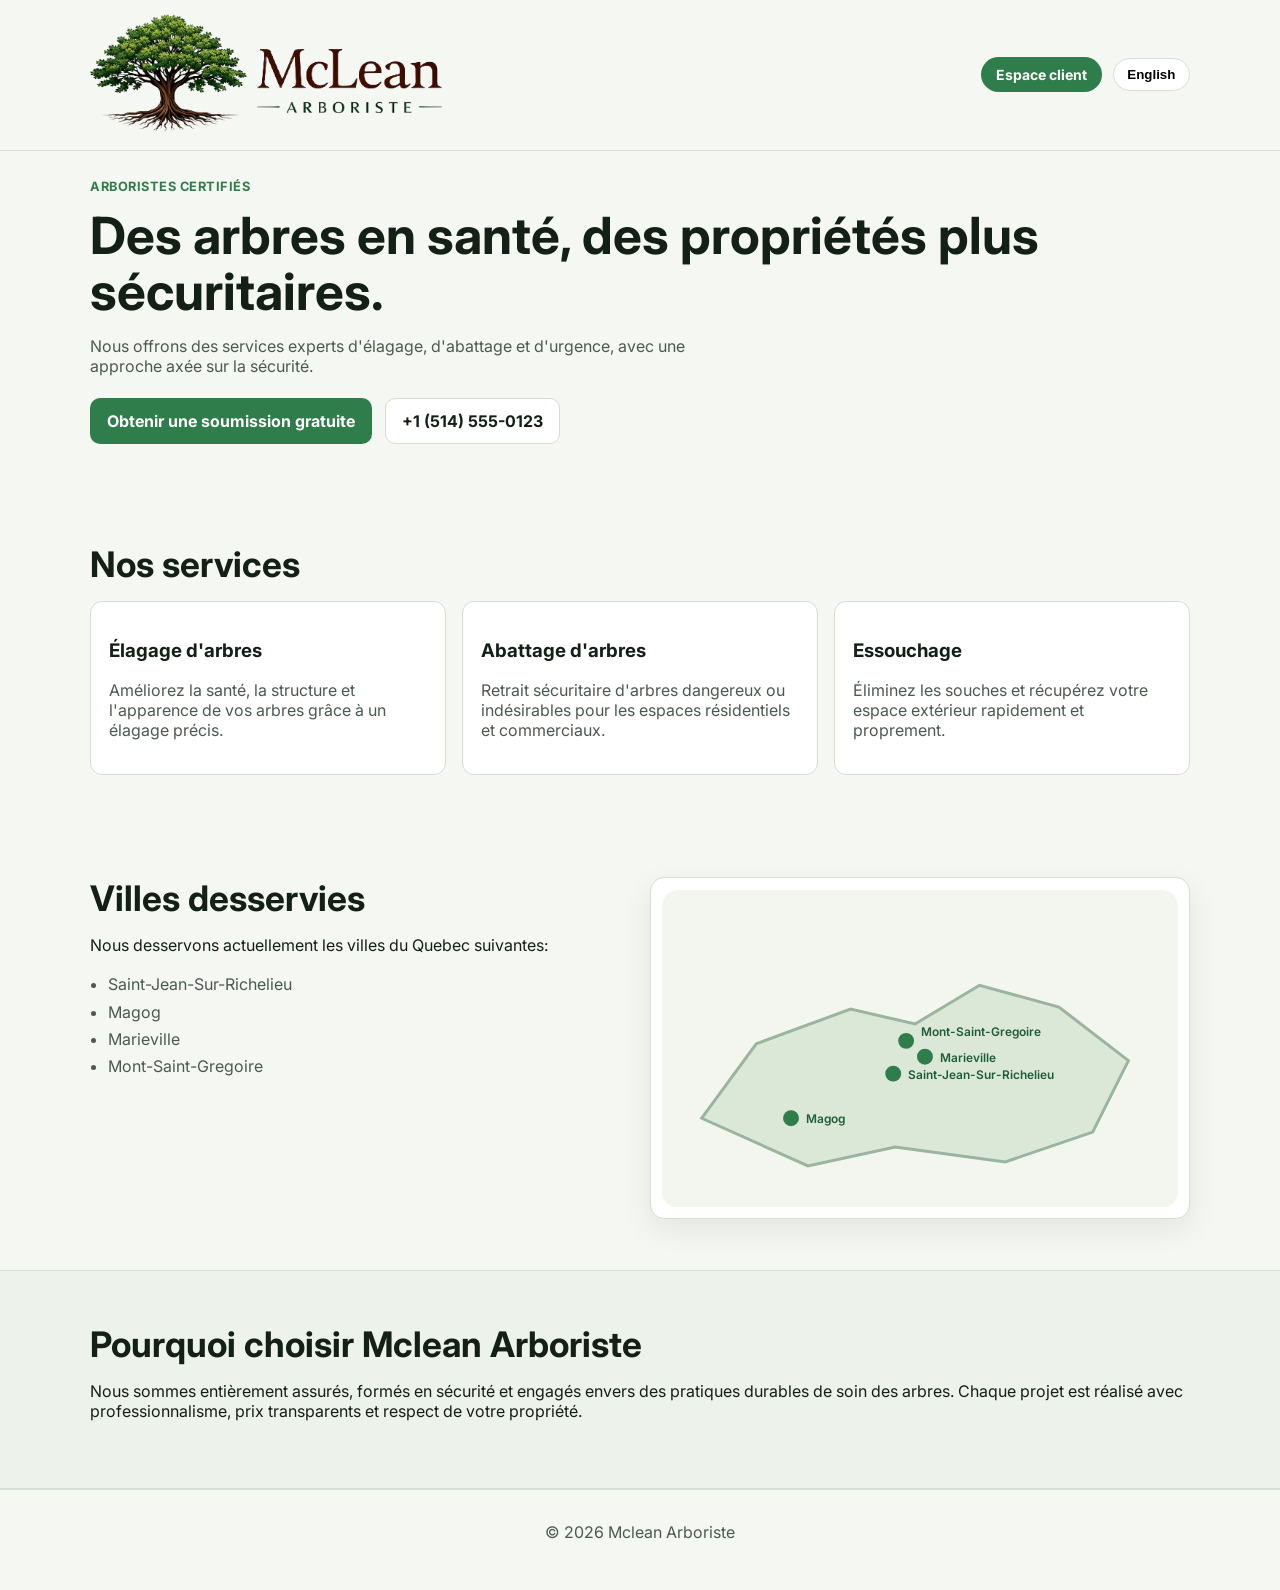
==== commit 4407177a: "Revert "Refresh UI toward Fieldified-style layout while keeping brand colors." This reverts commit 8" ====
--- a/index.html
+++ b/index.html
@@ -33,7 +33,7 @@
     <link rel="preconnect" href="https://fonts.googleapis.com" />
     <link rel="preconnect" href="https://fonts.gstatic.com" crossorigin />
     <link
-      href="https://fonts.googleapis.com/css2?family=Plus+Jakarta+Sans:wght@400;500;600;700;800&display=swap"
+      href="https://fonts.googleapis.com/css2?family=Inter:wght@400;500;600;700;800&display=swap"
       rel="stylesheet"
     />
     <link rel="stylesheet" href="./styles.css" />
@@ -133,7 +133,7 @@
           </div>
           <div class="area-map-card" aria-label="Service area map">
             <svg viewBox="0 0 520 320" role="img" aria-label="Map showing supported cities in Quebec">
-              <rect x="0" y="0" width="520" height="320" rx="20" fill="#f2f6ef" />
+              <rect x="0" y="0" width="520" height="320" rx="16" fill="#f2f6ef" />
               <path
                 d="M40 230 L95 155 L190 120 L255 135 L320 96 L400 118 L470 172 L434 244 L346 274 L235 259 L147 278 Z"
                 fill="#dbe8d8"
--- a/styles.css
+++ b/styles.css
@@ -6,14 +6,7 @@
   --primary: #2f7d4a;
   --primary-dark: #1f5d36;
   --line: #d6ddd2;
-  --shadow: 0 1px 2px rgba(18, 32, 21, 0.04), 0 8px 24px rgba(18, 32, 21, 0.06);
-  --shadow-lg: 0 1px 2px rgba(18, 32, 21, 0.04), 0 16px 48px rgba(18, 32, 21, 0.08);
-  --shadow-hover: 0 4px 12px rgba(18, 32, 21, 0.08), 0 20px 40px rgba(18, 32, 21, 0.1);
-  --radius-sm: 10px;
-  --radius-md: 16px;
-  --radius-lg: 22px;
-  --radius-pill: 999px;
-  --ease-out: cubic-bezier(0.22, 1, 0.36, 1);
+  --shadow: 0 10px 30px rgba(18, 32, 21, 0.08);
 }
 
 * {
@@ -24,15 +17,13 @@
 body {
   margin: 0;
   padding: 0;
-  font-family: "Plus Jakarta Sans", "Inter", system-ui, sans-serif;
+  font-family: "Inter", sans-serif;
   color: var(--text);
   background: var(--bg);
-  line-height: 1.6;
-  -webkit-font-smoothing: antialiased;
 }
 
 .container {
-  width: min(1120px, 92%);
+  width: min(1100px, 92%);
   margin: 0 auto;
 }
 
@@ -40,10 +31,9 @@
   position: sticky;
   top: 0;
   z-index: 20;
-  background: rgba(255, 255, 255, 0.88);
-  backdrop-filter: blur(12px);
+  background: rgba(245, 247, 242, 0.92);
+  backdrop-filter: blur(8px);
   border-bottom: 1px solid var(--line);
-  box-shadow: 0 1px 0 rgba(255, 255, 255, 0.8) inset;
 }
 
 .nav-wrap {
@@ -51,14 +41,14 @@
   align-items: center;
   justify-content: space-between;
   gap: 1rem;
-  padding: 0.85rem 0;
+  padding: 0.9rem 0;
   flex-wrap: wrap;
 }
 
 .nav-actions {
   display: flex;
   align-items: center;
-  gap: 0.6rem;
+  gap: 0.65rem;
   flex-shrink: 0;
 }
 
@@ -66,25 +56,20 @@
   display: inline-flex;
   align-items: center;
   justify-content: center;
-  padding: 0.55rem 1.05rem;
-  border-radius: var(--radius-pill);
-  font-weight: 700;
-  font-size: 0.8125rem;
-  letter-spacing: 0.01em;
+  padding: 0.5rem 0.9rem;
+  border-radius: 999px;
+  font-weight: 700;
+  font-size: 0.875rem;
   text-decoration: none;
   background: var(--primary);
   color: #fff;
   border: 1px solid transparent;
   white-space: nowrap;
-  box-shadow: 0 1px 2px rgba(18, 32, 21, 0.06), 0 4px 14px rgba(47, 125, 74, 0.28);
-  transition: background 0.2s var(--ease-out), box-shadow 0.2s var(--ease-out), transform 0.2s var(--ease-out);
 }
 
 .client-hub-link:hover {
   background: var(--primary-dark);
   color: #fff;
-  box-shadow: 0 2px 4px rgba(18, 32, 21, 0.08), 0 8px 22px rgba(47, 125, 74, 0.32);
-  transform: translateY(-1px);
 }
 
 .brand {
@@ -101,17 +86,20 @@
   height: 2rem;
   display: grid;
   place-items: center;
-  border-radius: var(--radius-pill);
+  border-radius: 999px;
   background: var(--primary);
   color: #fff;
 }
 
 .brand-logo {
+  width: clamp(22rem, 0rem, 36rem);
+  height: auto;
+  max-height: 9rem;
+  object-fit: contain;
+  border-radius: 0;
   display: block;
-  height: 2.65rem;
-  width: auto;
-  max-width: min(240px, 50vw);
-  object-fit: contain;
+  padding-left: 0;
+  margin-left: 0;
 }
 
 .nav-links {
@@ -128,28 +116,14 @@
 .lang-toggle {
   border: 1px solid var(--line);
   background: var(--surface);
-  padding: 0.55rem 1rem;
-  border-radius: var(--radius-pill);
-  font-weight: 700;
-  font-size: 0.8125rem;
-  font-family: inherit;
-  color: var(--text);
+  padding: 0.5rem 0.85rem;
+  border-radius: 999px;
+  font-weight: 700;
   cursor: pointer;
-  box-shadow: 0 1px 2px rgba(18, 32, 21, 0.04);
-  transition: border-color 0.2s var(--ease-out), box-shadow 0.2s var(--ease-out), background 0.2s var(--ease-out);
-}
-
-.lang-toggle:hover {
-  border-color: rgba(47, 125, 74, 0.35);
-  box-shadow: 0 2px 8px rgba(18, 32, 21, 0.06);
 }
 
 .hero {
-  position: relative;
-  padding: clamp(2.5rem, 6vw, 4.5rem) 0 clamp(3rem, 7vw, 5rem);
-  overflow: hidden;
-  background: radial-gradient(100% 90% at 90% -5%, rgba(47, 125, 74, 0.09) 0%, transparent 52%),
-    radial-gradient(70% 55% at 0% 100%, rgba(31, 93, 54, 0.06) 0%, transparent 48%), var(--bg);
+  padding: 1rem 0 3rem;
 }
 
 .hero-grid {
@@ -160,107 +134,65 @@
 }
 
 .eyebrow {
+  color: var(--primary);
+  font-weight: 700;
+  text-transform: uppercase;
+  letter-spacing: 0.04em;
+  font-size: 0.8rem;
+}
+
+h1 {
+  margin: 0.3rem 0 0.7rem;
+  font-size: clamp(2rem, 4.5vw, 3.2rem);
+  line-height: 1.1;
+}
+
+.hero-copy {
+  color: var(--muted);
+  max-width: 60ch;
+}
+
+.hero-actions {
+  display: flex;
+  gap: 0.8rem;
+  margin-top: 1.4rem;
+  flex-wrap: wrap;
+}
+
+.btn {
   display: inline-block;
-  color: var(--primary-dark);
-  font-weight: 700;
-  text-transform: uppercase;
-  letter-spacing: 0.08em;
-  font-size: 0.72rem;
-  margin-bottom: 0.35rem;
-  padding: 0.35rem 0.65rem;
-  border-radius: var(--radius-pill);
-  background: rgba(47, 125, 74, 0.12);
-  border: 1px solid rgba(47, 125, 74, 0.18);
-}
-
-h1 {
-  margin: 0.5rem 0 0.85rem;
-  font-size: clamp(2.1rem, 4.8vw, 3.35rem);
-  font-weight: 800;
-  line-height: 1.08;
-  letter-spacing: -0.03em;
-  max-width: 18ch;
-}
-
-.hero-copy {
-  color: var(--muted);
-  max-width: 52ch;
-  font-size: 1.05rem;
-  line-height: 1.65;
-}
-
-.hero-actions {
-  display: flex;
-  gap: 0.75rem;
-  margin-top: 1.75rem;
-  flex-wrap: wrap;
-}
-
-.btn {
-  display: inline-flex;
-  align-items: center;
-  justify-content: center;
   text-decoration: none;
-  border-radius: var(--radius-pill);
-  font-weight: 700;
-  font-size: 0.9375rem;
-  padding: 0.8rem 1.35rem;
+  border-radius: 10px;
+  font-weight: 700;
+  padding: 0.75rem 1rem;
   border: 1px solid transparent;
-  font-family: inherit;
-  cursor: pointer;
-  transition: background 0.2s var(--ease-out), box-shadow 0.2s var(--ease-out), border-color 0.2s var(--ease-out),
-    transform 0.2s var(--ease-out);
-}
-
-.btn:focus-visible,
-.lang-toggle:focus-visible,
-.client-hub-link:focus-visible {
-  outline: 2px solid var(--primary);
-  outline-offset: 3px;
 }
 
 .btn-primary {
   background: var(--primary);
   color: #fff;
-  box-shadow: 0 1px 2px rgba(18, 32, 21, 0.06), 0 6px 20px rgba(47, 125, 74, 0.28);
 }
 
 .btn-primary:hover {
   background: var(--primary-dark);
-  box-shadow: 0 2px 4px rgba(18, 32, 21, 0.08), 0 10px 28px rgba(47, 125, 74, 0.32);
-  transform: translateY(-1px);
 }
 
 .btn-secondary {
   background: var(--surface);
   color: var(--text);
   border-color: var(--line);
-  box-shadow: 0 1px 2px rgba(18, 32, 21, 0.04);
-}
-
-.btn-secondary:hover {
-  border-color: rgba(47, 125, 74, 0.3);
-  box-shadow: 0 2px 10px rgba(18, 32, 21, 0.06);
-  transform: translateY(-1px);
 }
 
 .hero-card {
   background: var(--surface);
   border: 1px solid var(--line);
-  padding: 1.5rem;
-  border-radius: var(--radius-lg);
+  padding: 1.4rem;
+  border-radius: 14px;
   box-shadow: var(--shadow);
-  transition: box-shadow 0.25s var(--ease-out), transform 0.25s var(--ease-out);
-}
-
-.hero-card:hover {
-  box-shadow: var(--shadow-hover);
 }
 
 .hero-card h3 {
   margin-top: 0;
-  font-weight: 800;
-  letter-spacing: -0.02em;
 }
 
 .hero-card p {
@@ -273,7 +205,7 @@
 }
 
 .section {
-  padding: clamp(3rem, 6vw, 4.25rem) 0;
+  padding: 3.2rem 0;
 }
 
 .section.alt {
@@ -282,92 +214,54 @@
   border-bottom: 1px solid var(--line);
 }
 
-.section.alt .container > p {
-  margin: 0;
-  max-width: 68ch;
-  font-size: 1.05rem;
+h2 {
+  font-size: clamp(1.5rem, 2.8vw, 2.2rem);
+  margin: 0 0 1rem;
+}
+
+.cards {
+  display: grid;
+  grid-template-columns: repeat(3, 1fr);
+  gap: 1rem;
+}
+
+.card {
+  background: var(--surface);
+  border: 1px solid var(--line);
+  border-radius: 12px;
+  padding: 1.1rem;
+}
+
+.card p {
+  color: var(--muted);
+}
+
+.service-area-wrap {
+  display: grid;
+  grid-template-columns: 1fr 1fr;
+  gap: 1.2rem;
+  align-items: start;
+}
+
+.area-list {
+  margin: 0.8rem 0 0;
+  padding-left: 1.1rem;
+  color: var(--muted);
   line-height: 1.7;
-  color: var(--muted);
-}
-
-h2 {
-  font-size: clamp(1.55rem, 2.6vw, 2.15rem);
-  font-weight: 800;
-  letter-spacing: -0.025em;
-  margin: 0 0 1rem;
-  line-height: 1.2;
-}
-
-h3 {
-  font-weight: 700;
-  letter-spacing: -0.02em;
-}
-
-.cards {
-  display: grid;
-  grid-template-columns: repeat(3, 1fr);
-  gap: 1.15rem;
-}
-
-.card {
-  background: var(--surface);
-  border: 1px solid var(--line);
-  border-radius: var(--radius-lg);
-  padding: 1.45rem 1.35rem;
+}
+
+.area-map-card {
+  background: var(--surface);
+  border: 1px solid var(--line);
+  border-radius: 14px;
   box-shadow: var(--shadow);
-  transition: box-shadow 0.25s var(--ease-out), transform 0.25s var(--ease-out), border-color 0.2s var(--ease-out);
-}
-
-.card:hover {
-  box-shadow: var(--shadow-hover);
-  transform: translateY(-2px);
-  border-color: rgba(47, 125, 74, 0.22);
-}
-
-.card h3 {
-  margin-top: 0;
-  margin-bottom: 0.5rem;
-  font-size: 1.05rem;
-}
-
-.card p {
-  color: var(--muted);
-  margin: 0;
-  line-height: 1.65;
-}
-
-.service-area-wrap {
-  display: grid;
-  grid-template-columns: 1fr 1fr;
-  gap: 1.5rem;
-  align-items: start;
-}
-
-.area-list {
-  margin: 0.85rem 0 0;
-  padding-left: 1.15rem;
-  color: var(--muted);
-  line-height: 1.75;
-}
-
-.area-map-card {
-  background: var(--surface);
-  border: 1px solid var(--line);
-  border-radius: var(--radius-lg);
-  box-shadow: var(--shadow);
-  padding: 0.85rem;
-  transition: box-shadow 0.25s var(--ease-out);
-}
-
-.area-map-card:hover {
-  box-shadow: var(--shadow-lg);
+  padding: 0.7rem;
 }
 
 .area-map-card svg {
   width: 100%;
   height: auto;
   display: block;
-  border-radius: var(--radius-md);
 }
 
 .map-label {
@@ -379,47 +273,26 @@
 .contact-panel {
   background: var(--surface);
   border: 1px solid var(--line);
-  border-radius: var(--radius-lg);
-  box-shadow: var(--shadow-lg);
-  padding: clamp(1.25rem, 3vw, 2rem);
+  border-radius: 14px;
+  box-shadow: var(--shadow);
+  padding: 1.2rem;
   display: grid;
   grid-template-columns: 1fr 1fr;
-  gap: 1.5rem;
-}
-
-.contact-panel > div > p {
-  color: var(--muted);
-  margin: 0.65rem 0 0;
-  max-width: 44ch;
-  line-height: 1.65;
+  gap: 1rem;
 }
 
 .contact-form {
   display: grid;
-  gap: 0.85rem;
+  gap: 0.7rem;
 }
 
 .contact-form input,
 .contact-form textarea {
   width: 100%;
   border: 1px solid var(--line);
-  border-radius: var(--radius-md);
-  padding: 0.8rem 0.9rem;
+  border-radius: 10px;
+  padding: 0.7rem 0.75rem;
   font: inherit;
-  background: var(--surface);
-  transition: border-color 0.2s var(--ease-out), box-shadow 0.2s var(--ease-out);
-}
-
-.contact-form input:hover,
-.contact-form textarea:hover {
-  border-color: rgba(47, 125, 74, 0.25);
-}
-
-.contact-form input:focus,
-.contact-form textarea:focus {
-  outline: none;
-  border-color: var(--primary);
-  box-shadow: 0 0 0 3px rgba(47, 125, 74, 0.18);
 }
 
 .hp-field {
@@ -444,11 +317,9 @@
 
 .footer {
   border-top: 1px solid var(--line);
-  padding: 1.5rem 0 2.5rem;
+  padding: 1rem 0 2rem;
   color: var(--muted);
   text-align: center;
-  font-size: 0.9rem;
-  background: var(--surface);
 }
 
 @media (max-width: 900px) {
@@ -459,8 +330,8 @@
   }
 
   .brand-logo {
-    max-width: min(200px, 48vw);
-    height: 2.35rem;
+    width: clamp(18rem, 90vw, 28rem);
+    max-height: 7.6rem;
   }
 
   .cards {
